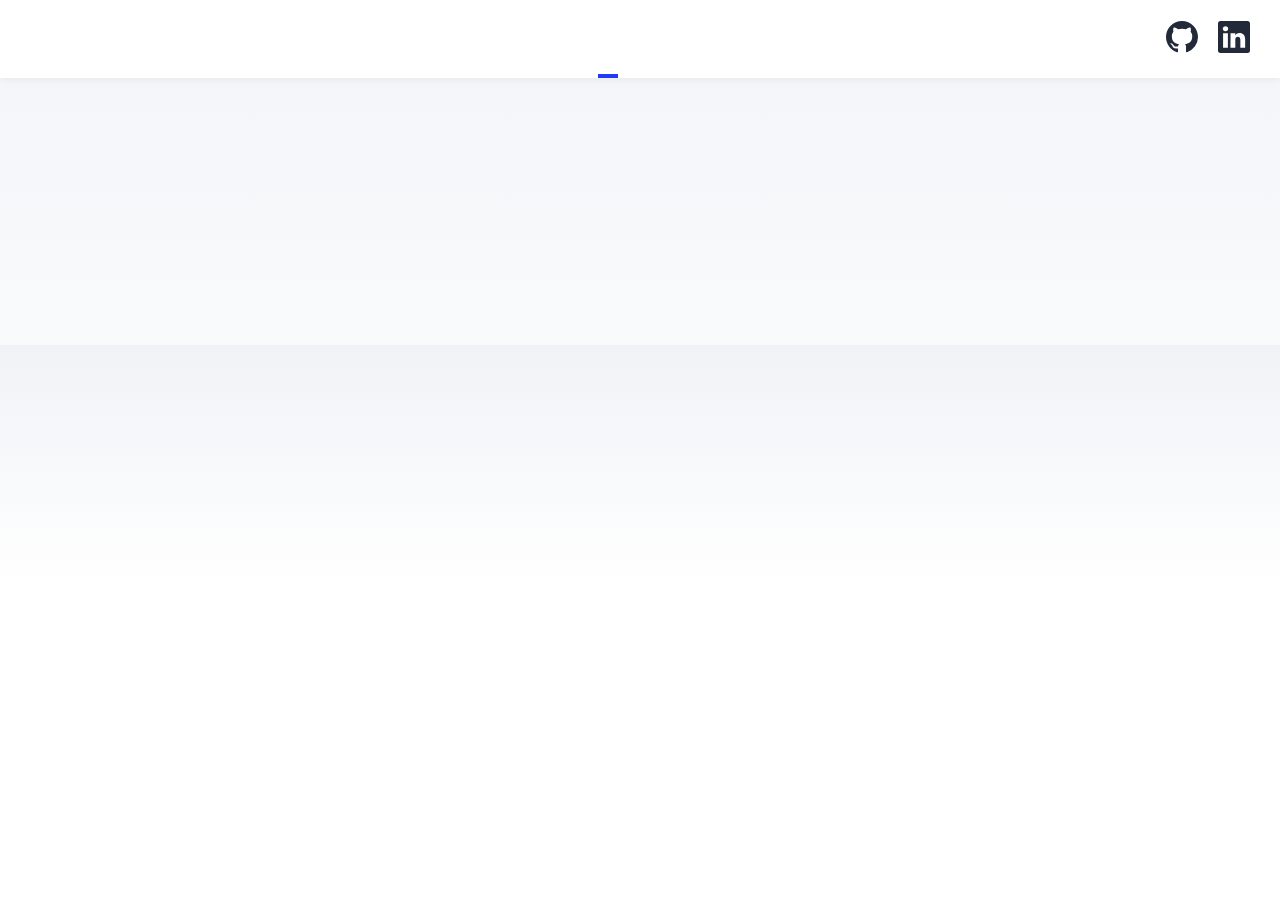
==== about/index.html @ 682ad493 "Publish d08c96e" ====
<!DOCTYPE html><html lang="en"><head><!-- Global Metadata --><meta charset="utf-8"><meta name="viewport" content="width=device-width,initial-scale=1"><link rel="icon" type="image/svg+xml" href="/favicon.svg"><link rel="icon" href="/favicon.ico"><link rel="sitemap" href="/sitemap-index.xml"><meta name="generator" content="Astro v7.3.3"><style>@font-face{font-family:Atkinson-c7f4c4e8b285552f;src:url("/_astro/fonts/89758defcfa85239.woff") format("woff");font-display:swap;font-weight:400;font-style:normal;}@font-face{font-family:Atkinson-c7f4c4e8b285552f;src:url("/_astro/fonts/14aa8dd5744dd4bc.woff") format("woff");font-display:swap;font-weight:700;font-style:normal;}@font-face{font-family:"Atkinson-c7f4c4e8b285552f fallback: Arial";src:local("Arial");font-display:swap;font-weight:400;font-style:normal;size-adjust:99.3717%;ascent-override:80.1033%;descent-override:25.2587%;line-gap-override:0%;}@font-face{font-family:"Atkinson-c7f4c4e8b285552f fallback: Arial Bold";src:local("Arial Bold");font-display:swap;font-weight:700;font-style:normal;size-adjust:92.2954%;ascent-override:86.2448%;descent-override:27.1953%;line-gap-override:0%;}:root{--font-atkinson:Atkinson-c7f4c4e8b285552f,"Atkinson-c7f4c4e8b285552f fallback: Arial","Atkinson-c7f4c4e8b285552f fallback: Arial Bold",sans-serif;}</style><link rel="preload" href="/_astro/fonts/89758defcfa85239.woff" as="font" type="font/woff" crossorigin><link rel="preload" href="/_astro/fonts/14aa8dd5744dd4bc.woff" as="font" type="font/woff" crossorigin><!-- Canonical URL --><link rel="canonical" href="https://dylanwhawk.github.io/about/"><!-- Primary Meta Tags --><title>About | Dylan Hawk</title><meta name="description" content="I have experience building agentic pipelines that scale the creation of RL environments and evaluations for LLMs."><!-- Open Graph / Facebook --><meta property="og:type" content="website"><meta property="og:url" content="https://dylanwhawk.github.io/about/"><meta property="og:title" content="About | Dylan Hawk"><meta property="og:description" content="I have experience building agentic pipelines that scale the creation of RL environments and evaluations for LLMs."><!-- Twitter --><meta name="twitter:card" content="summary"><link rel="stylesheet" href="/_astro/Header.CnHgK9yK.css"></head><body><header data-astro-cid-nen7h5rs><nav data-astro-cid-nen7h5rs><h2 data-astro-cid-nen7h5rs><a href="/" data-astro-cid-nen7h5rs>Dylan Hawk</a></h2><div class="internal-links" data-astro-cid-nen7h5rs><a href="/" data-astro-cid-nen7h5rs="true" data-astro-cid-evkijfd6>Writing</a><a href="/about" class="active" data-astro-cid-nen7h5rs="true" data-astro-cid-evkijfd6>About</a></div><div class="social-links" data-astro-cid-nen7h5rs><a href="https://github.com/dylanwhawk" target="_blank" rel="noopener" data-astro-cid-nen7h5rs><span class="sr-only" data-astro-cid-nen7h5rs>GitHub</span><svg viewBox="0 0 16 16" aria-hidden="true" width="32" height="32" data-astro-cid-nen7h5rs><path fill="currentColor" d="M8 0C3.58 0 0 3.58 0 8c0 3.54 2.29 6.53 5.47 7.59.4.07.55-.17.55-.38 0-.19-.01-.82-.01-1.49-2.01.37-2.53-.49-2.69-.94-.09-.23-.48-.94-.82-1.13-.28-.15-.68-.52-.01-.53.63-.01 1.08.58 1.23.82.72 1.21 1.87.87 2.33.66.07-.52.28-.87.51-1.07-1.78-.2-3.64-.89-3.64-3.95 0-.87.31-1.59.82-2.15-.08-.2-.36-1.02.08-2.12 0 0 .67-.21 2.2.82.64-.18 1.32-.27 2-.27.68 0 1.36.09 2 .27 1.53-1.04 2.2-.82 2.2-.82.44 1.1.16 1.92.08 2.12.51.56.82 1.27.82 2.15 0 3.07-1.87 3.75-3.65 3.95.29.25.54.73.54 1.48 0 1.07-.01 1.93-.01 2.2 0 .21.15.46.55.38A8.012 8.012 0 0 0 16 8c0-4.42-3.58-8-8-8z" data-astro-cid-nen7h5rs></path></svg></a><a href="https://www.linkedin.com/in/dylanwhawk" target="_blank" rel="noopener" data-astro-cid-nen7h5rs><span class="sr-only" data-astro-cid-nen7h5rs>LinkedIn</span><svg viewBox="0 0 16 16" aria-hidden="true" width="32" height="32" data-astro-cid-nen7h5rs><path fill="currentColor" d="M0 1.146C0 .513.526 0 1.175 0h13.65C15.474 0 16 .513 16 1.146v13.708c0 .633-.526 1.146-1.175 1.146H1.175C.526 16 0 15.487 0 14.854V1.146zm4.943 12.248V6.169H2.542v7.225h2.401zm-1.2-8.212c.837 0 1.358-.554 1.358-1.248-.015-.709-.52-1.248-1.342-1.248-.822 0-1.359.54-1.359 1.248 0 .694.521 1.248 1.327 1.248h.016zm4.908 8.212V9.359c0-.216.016-.432.08-.586.173-.431.568-.878 1.232-.878.869 0 1.216.662 1.216 1.634v3.865h2.401V9.25c0-2.22-1.184-3.252-2.764-3.252-1.274 0-1.845.7-2.165 1.193v.025h-.016a5.54 5.54 0 0 1 .016-.025V6.169h-2.4c.03.678 0 7.225 0 7.225h2.4z" data-astro-cid-nen7h5rs></path></svg></a></div></nav></header><main><h1>About</h1><p>I have experience building agentic pipelines that scale the creation of RL environments and evaluations for LLMs. I'm now working on ways to measure and improve the quality of LLM training data, especially RL environments. I think that both studying how data shapes the learning signal, and improving the pipelines that produce it, can do a lot for model alignment. Most of what I write here comes out of that work, and I'd like to hear from you if it overlaps with yours.</p></main><footer data-astro-cid-jo6i4kqk>&copy; 2026 Dylan Hawk.<div class="links" data-astro-cid-jo6i4kqk><a href="https://github.com/dylanwhawk" target="_blank" rel="noopener" data-astro-cid-jo6i4kqk>GitHub</a><a href="https://www.linkedin.com/in/dylanwhawk" target="_blank" rel="noopener" data-astro-cid-jo6i4kqk>LinkedIn</a></div></footer></body></html>
---- _astro/Header.CnHgK9yK.css ----
:root{--accent:#2337ff;--accent-dark:#000d8a;--black:15, 18, 25;--gray:96, 115, 159;--gray-light:229, 233, 240;--gray-dark:34, 41, 57;--gray-gradient:rgba(var(--gray-light), 50%), #fff;--box-shadow:0 2px 6px rgba(var(--gray), 25%), 0 8px 24px rgba(var(--gray), 33%), 0 16px 32px rgba(var(--gray), 33%)}body{font-family:var(--font-atkinson);text-align:left;background:linear-gradient(var(--gray-gradient)) no-repeat;word-wrap:break-word;overflow-wrap:break-word;color:rgb(var(--gray-dark));background-size:100% 600px;margin:0;padding:0;font-size:20px;line-height:1.7}main{width:720px;max-width:calc(100% - 2em);margin:auto;padding:3em 1em}h1,h2,h3,h4,h5,h6{color:rgb(var(--black));overflow-wrap:normal;text-wrap:balance;margin:0 0 .5rem;line-height:1.2}h1{font-size:clamp(1.9rem,7vw,3.052em)}h2{font-size:clamp(1.5rem,5.5vw,2.441em)}h3{font-size:clamp(1.3rem,4.5vw,1.953em)}h4{font-size:1.563em}h5{font-size:1.25em}strong,b{font-weight:700}a,a:hover{color:var(--accent)}p{margin-bottom:1em}.prose p{margin-bottom:1.25em}textarea{width:100%;font-size:16px}input{font-size:16px}table{width:100%}img{border-radius:8px;max-width:100%;height:auto}code{background-color:rgb(var(--gray-light));border-radius:2px;padding:2px 5px}pre{border-radius:8px;padding:1.5em}pre>code{all:unset}blockquote{border-left:4px solid var(--accent);margin:0;padding:0 0 0 20px;font-size:1.333em}hr{border:none;border-top:1px solid rgb(var(--gray-light))}@media (width<=720px){body{font-size:16.5px;line-height:1.45}main{padding:1em}.prose p{margin-bottom:1em}}.sr-only{clip:rect(1px 1px 1px 1px);clip:rect(1px, 1px, 1px, 1px);clip-path:inset(50%);white-space:nowrap;border:0;width:1px;height:1px;margin:0;padding:0;overflow:hidden;position:absolute!important}.prose details{border:1px solid rgb(var(--gray-light));border-radius:8px;margin:1.5em 0;padding:0 1em}.prose details>summary{cursor:pointer;padding:.5em 0;list-style-position:outside}.prose details>summary h2{margin:0;font-size:1.25em;display:inline}.prose details[open]>summary{border-bottom:1px solid rgb(var(--gray-light));margin-bottom:1em}.prose sup a[data-footnote-ref]{padding:0 .15em;scroll-margin-top:2em;text-decoration:none}.prose .footnotes{border-top:1px solid rgb(var(--gray-light));margin-top:3em;padding-top:1em;font-size:.9em}.prose .footnotes ol{padding-left:1.5em}.prose .footnotes li{margin-bottom:.75em;scroll-margin-top:2em}.prose .footnotes li p{font-size:inherit;margin:0 0 .5em}.prose .footnotes .sr-only{clip:rect(0, 0, 0, 0);width:1px;height:1px;position:absolute;overflow:hidden}.prose a[data-footnote-backref]{margin-left:.25em;text-decoration:none}.prose img{margin:1.5em auto;display:block}.prose blockquote{color:rgb(var(--gray-dark));margin:1.5em 0;font-size:1em}footer[data-astro-cid-jo6i4kqk]{background:linear-gradient(var(--gray-gradient)) no-repeat;color:rgb(var(--gray));text-align:center;padding:2em 1em 6em}.links[data-astro-cid-jo6i4kqk]{justify-content:center;gap:1.5em;margin-top:1em;display:flex}.links[data-astro-cid-jo6i4kqk] a[data-astro-cid-jo6i4kqk]{color:rgb(var(--gray))}.links[data-astro-cid-jo6i4kqk] a[data-astro-cid-jo6i4kqk]:hover{color:rgb(var(--gray-dark))}a[data-astro-cid-evkijfd6]{text-decoration:none;display:inline-block}a[data-astro-cid-evkijfd6].active{font-weight:bolder;text-decoration:underline}header[data-astro-cid-nen7h5rs]{box-shadow:0 2px 8px rgba(var(--black), 5%);background:#fff;margin:0;padding:0 1em}h2[data-astro-cid-nen7h5rs]{margin:0;font-size:1em}h2[data-astro-cid-nen7h5rs] a[data-astro-cid-nen7h5rs],h2[data-astro-cid-nen7h5rs] a[data-astro-cid-nen7h5rs].active{text-decoration:none}nav[data-astro-cid-nen7h5rs]{justify-content:space-between;align-items:center;display:flex}nav[data-astro-cid-nen7h5rs] a[data-astro-cid-nen7h5rs]{color:var(--black);border-bottom:4px solid #0000;padding:1em .5em;text-decoration:none}nav[data-astro-cid-nen7h5rs] a[data-astro-cid-nen7h5rs].active{border-bottom-color:var(--accent);text-decoration:none}.social-links[data-astro-cid-nen7h5rs],.social-links[data-astro-cid-nen7h5rs] a[data-astro-cid-nen7h5rs]{display:flex}@media (width<=720px){.social-links[data-astro-cid-nen7h5rs]{display:none}}
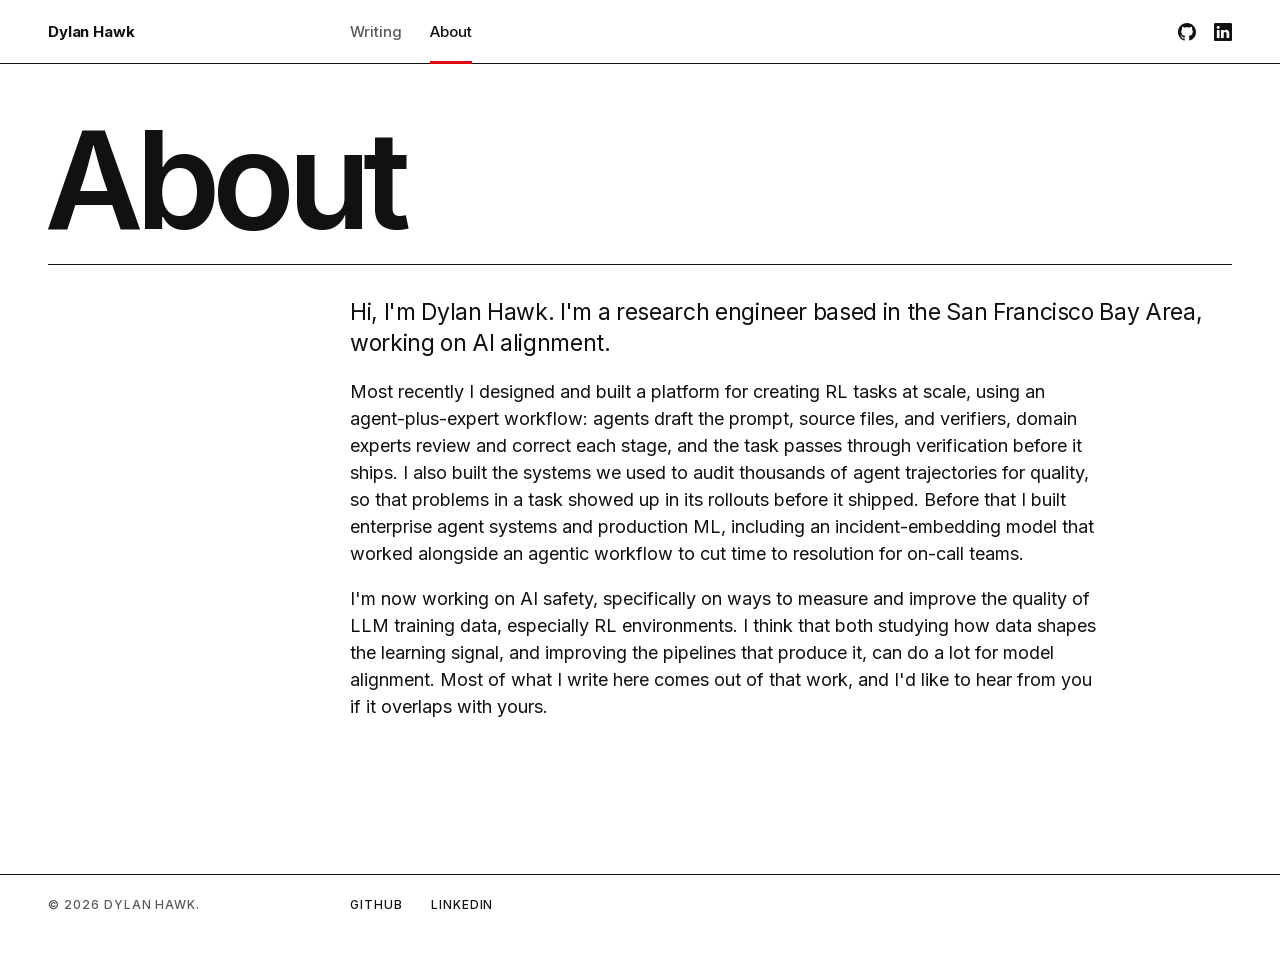
==== commit debc7bca: "Publish ee00e77" ====
--- a/about/index.html
+++ b/about/index.html
@@ -1 +1,2 @@
-<!DOCTYPE html><html lang="en"><head><!-- Global Metadata --><meta charset="utf-8"><meta name="viewport" content="width=device-width,initial-scale=1"><link rel="icon" type="image/svg+xml" href="/favicon.svg"><link rel="icon" href="/favicon.ico"><link rel="sitemap" href="/sitemap-index.xml"><meta name="generator" content="Astro v7.3.3"><style>@font-face{font-family:Atkinson-c7f4c4e8b285552f;src:url("/_astro/fonts/89758defcfa85239.woff") format("woff");font-display:swap;font-weight:400;font-style:normal;}@font-face{font-family:Atkinson-c7f4c4e8b285552f;src:url("/_astro/fonts/14aa8dd5744dd4bc.woff") format("woff");font-display:swap;font-weight:700;font-style:normal;}@font-face{font-family:"Atkinson-c7f4c4e8b285552f fallback: Arial";src:local("Arial");font-display:swap;font-weight:400;font-style:normal;size-adjust:99.3717%;ascent-override:80.1033%;descent-override:25.2587%;line-gap-override:0%;}@font-face{font-family:"Atkinson-c7f4c4e8b285552f fallback: Arial Bold";src:local("Arial Bold");font-display:swap;font-weight:700;font-style:normal;size-adjust:92.2954%;ascent-override:86.2448%;descent-override:27.1953%;line-gap-override:0%;}:root{--font-atkinson:Atkinson-c7f4c4e8b285552f,"Atkinson-c7f4c4e8b285552f fallback: Arial","Atkinson-c7f4c4e8b285552f fallback: Arial Bold",sans-serif;}</style><link rel="preload" href="/_astro/fonts/89758defcfa85239.woff" as="font" type="font/woff" crossorigin><link rel="preload" href="/_astro/fonts/14aa8dd5744dd4bc.woff" as="font" type="font/woff" crossorigin><!-- Canonical URL --><link rel="canonical" href="https://dylanwhawk.github.io/about/"><!-- Primary Meta Tags --><title>About | Dylan Hawk</title><meta name="description" content="I have experience building agentic pipelines that scale the creation of RL environments and evaluations for LLMs."><!-- Open Graph / Facebook --><meta property="og:type" content="website"><meta property="og:url" content="https://dylanwhawk.github.io/about/"><meta property="og:title" content="About | Dylan Hawk"><meta property="og:description" content="I have experience building agentic pipelines that scale the creation of RL environments and evaluations for LLMs."><!-- Twitter --><meta name="twitter:card" content="summary"><link rel="stylesheet" href="/_astro/Header.CnHgK9yK.css"></head><body><header data-astro-cid-nen7h5rs><nav data-astro-cid-nen7h5rs><h2 data-astro-cid-nen7h5rs><a href="/" data-astro-cid-nen7h5rs>Dylan Hawk</a></h2><div class="internal-links" data-astro-cid-nen7h5rs><a href="/" data-astro-cid-nen7h5rs="true" data-astro-cid-evkijfd6>Writing</a><a href="/about" class="active" data-astro-cid-nen7h5rs="true" data-astro-cid-evkijfd6>About</a></div><div class="social-links" data-astro-cid-nen7h5rs><a href="https://github.com/dylanwhawk" target="_blank" rel="noopener" data-astro-cid-nen7h5rs><span class="sr-only" data-astro-cid-nen7h5rs>GitHub</span><svg viewBox="0 0 16 16" aria-hidden="true" width="32" height="32" data-astro-cid-nen7h5rs><path fill="currentColor" d="M8 0C3.58 0 0 3.58 0 8c0 3.54 2.29 6.53 5.47 7.59.4.07.55-.17.55-.38 0-.19-.01-.82-.01-1.49-2.01.37-2.53-.49-2.69-.94-.09-.23-.48-.94-.82-1.13-.28-.15-.68-.52-.01-.53.63-.01 1.08.58 1.23.82.72 1.21 1.87.87 2.33.66.07-.52.28-.87.51-1.07-1.78-.2-3.64-.89-3.64-3.95 0-.87.31-1.59.82-2.15-.08-.2-.36-1.02.08-2.12 0 0 .67-.21 2.2.82.64-.18 1.32-.27 2-.27.68 0 1.36.09 2 .27 1.53-1.04 2.2-.82 2.2-.82.44 1.1.16 1.92.08 2.12.51.56.82 1.27.82 2.15 0 3.07-1.87 3.75-3.65 3.95.29.25.54.73.54 1.48 0 1.07-.01 1.93-.01 2.2 0 .21.15.46.55.38A8.012 8.012 0 0 0 16 8c0-4.42-3.58-8-8-8z" data-astro-cid-nen7h5rs></path></svg></a><a href="https://www.linkedin.com/in/dylanwhawk" target="_blank" rel="noopener" data-astro-cid-nen7h5rs><span class="sr-only" data-astro-cid-nen7h5rs>LinkedIn</span><svg viewBox="0 0 16 16" aria-hidden="true" width="32" height="32" data-astro-cid-nen7h5rs><path fill="currentColor" d="M0 1.146C0 .513.526 0 1.175 0h13.65C15.474 0 16 .513 16 1.146v13.708c0 .633-.526 1.146-1.175 1.146H1.175C.526 16 0 15.487 0 14.854V1.146zm4.943 12.248V6.169H2.542v7.225h2.401zm-1.2-8.212c.837 0 1.358-.554 1.358-1.248-.015-.709-.52-1.248-1.342-1.248-.822 0-1.359.54-1.359 1.248 0 .694.521 1.248 1.327 1.248h.016zm4.908 8.212V9.359c0-.216.016-.432.08-.586.173-.431.568-.878 1.232-.878.869 0 1.216.662 1.216 1.634v3.865h2.401V9.25c0-2.22-1.184-3.252-2.764-3.252-1.274 0-1.845.7-2.165 1.193v.025h-.016a5.54 5.54 0 0 1 .016-.025V6.169h-2.4c.03.678 0 7.225 0 7.225h2.4z" data-astro-cid-nen7h5rs></path></svg></a></div></nav></header><main><h1>About</h1><p>I have experience building agentic pipelines that scale the creation of RL environments and evaluations for LLMs. I'm now working on ways to measure and improve the quality of LLM training data, especially RL environments. I think that both studying how data shapes the learning signal, and improving the pipelines that produce it, can do a lot for model alignment. Most of what I write here comes out of that work, and I'd like to hear from you if it overlaps with yours.</p></main><footer data-astro-cid-jo6i4kqk>&copy; 2026 Dylan Hawk.<div class="links" data-astro-cid-jo6i4kqk><a href="https://github.com/dylanwhawk" target="_blank" rel="noopener" data-astro-cid-jo6i4kqk>GitHub</a><a href="https://www.linkedin.com/in/dylanwhawk" target="_blank" rel="noopener" data-astro-cid-jo6i4kqk>LinkedIn</a></div></footer></body></html>+<!DOCTYPE html><html lang="en" data-astro-cid-ta2fbyqs><head><!-- Global Metadata --><meta charset="utf-8"><meta name="viewport" content="width=device-width,initial-scale=1"><link rel="icon" type="image/svg+xml" href="/favicon.svg"><link rel="icon" href="/favicon.ico"><link rel="sitemap" href="/sitemap-index.xml"><meta name="generator" content="Astro v7.3.3"><style>@font-face{font-family:Inter-41adfb437fc01569;src:url("/_astro/fonts/91753f8d8da3aeb7.woff2") format("woff2");font-display:swap;unicode-range:U+0000-00FF,U+0131,U+0152-0153,U+02BB-02BC,U+02C6,U+02DA,U+02DC,U+0304,U+0308,U+0329,U+2000-206F,U+20AC,U+2122,U+2191,U+2193,U+2212,U+2215,U+FEFF,U+FFFD;font-weight:400;font-style:italic;}@font-face{font-family:Inter-41adfb437fc01569;src:url("/_astro/fonts/91753f8d8da3aeb7.woff2") format("woff2");font-display:swap;unicode-range:U+0000-00FF,U+0131,U+0152-0153,U+02BB-02BC,U+02C6,U+02DA,U+02DC,U+0304,U+0308,U+0329,U+2000-206F,U+20AC,U+2122,U+2191,U+2193,U+2212,U+2215,U+FEFF,U+FFFD;font-weight:500;font-style:italic;}@font-face{font-family:Inter-41adfb437fc01569;src:url("/_astro/fonts/91753f8d8da3aeb7.woff2") format("woff2");font-display:swap;unicode-range:U+0000-00FF,U+0131,U+0152-0153,U+02BB-02BC,U+02C6,U+02DA,U+02DC,U+0304,U+0308,U+0329,U+2000-206F,U+20AC,U+2122,U+2191,U+2193,U+2212,U+2215,U+FEFF,U+FFFD;font-weight:600;font-style:italic;}@font-face{font-family:Inter-41adfb437fc01569;src:url("/_astro/fonts/91753f8d8da3aeb7.woff2") format("woff2");font-display:swap;unicode-range:U+0000-00FF,U+0131,U+0152-0153,U+02BB-02BC,U+02C6,U+02DA,U+02DC,U+0304,U+0308,U+0329,U+2000-206F,U+20AC,U+2122,U+2191,U+2193,U+2212,U+2215,U+FEFF,U+FFFD;font-weight:700;font-style:italic;}@font-face{font-family:Inter-41adfb437fc01569;src:url("/_astro/fonts/e868cdf4720e9ea5.woff2") format("woff2");font-display:swap;unicode-range:U+0000-00FF,U+0131,U+0152-0153,U+02BB-02BC,U+02C6,U+02DA,U+02DC,U+0304,U+0308,U+0329,U+2000-206F,U+20AC,U+2122,U+2191,U+2193,U+2212,U+2215,U+FEFF,U+FFFD;font-weight:400;font-style:normal;}@font-face{font-family:Inter-41adfb437fc01569;src:url("/_astro/fonts/e868cdf4720e9ea5.woff2") format("woff2");font-display:swap;unicode-range:U+0000-00FF,U+0131,U+0152-0153,U+02BB-02BC,U+02C6,U+02DA,U+02DC,U+0304,U+0308,U+0329,U+2000-206F,U+20AC,U+2122,U+2191,U+2193,U+2212,U+2215,U+FEFF,U+FFFD;font-weight:500;font-style:normal;}@font-face{font-family:Inter-41adfb437fc01569;src:url("/_astro/fonts/e868cdf4720e9ea5.woff2") format("woff2");font-display:swap;unicode-range:U+0000-00FF,U+0131,U+0152-0153,U+02BB-02BC,U+02C6,U+02DA,U+02DC,U+0304,U+0308,U+0329,U+2000-206F,U+20AC,U+2122,U+2191,U+2193,U+2212,U+2215,U+FEFF,U+FFFD;font-weight:600;font-style:normal;}@font-face{font-family:Inter-41adfb437fc01569;src:url("/_astro/fonts/e868cdf4720e9ea5.woff2") format("woff2");font-display:swap;unicode-range:U+0000-00FF,U+0131,U+0152-0153,U+02BB-02BC,U+02C6,U+02DA,U+02DC,U+0304,U+0308,U+0329,U+2000-206F,U+20AC,U+2122,U+2191,U+2193,U+2212,U+2215,U+FEFF,U+FFFD;font-weight:700;font-style:normal;}@font-face{font-family:"Inter-41adfb437fc01569 fallback: Arial";src:local("Arial");font-display:swap;font-weight:400;font-style:italic;size-adjust:107.7766%;ascent-override:89.885%;descent-override:22.3806%;line-gap-override:0%;}@font-face{font-family:"Inter-41adfb437fc01569 fallback: Arial";src:local("Arial");font-display:swap;font-weight:500;font-style:italic;size-adjust:107.7766%;ascent-override:89.885%;descent-override:22.3806%;line-gap-override:0%;}@font-face{font-family:"Inter-41adfb437fc01569 fallback: Arial";src:local("Arial");font-display:swap;font-weight:600;font-style:italic;size-adjust:107.7766%;ascent-override:89.885%;descent-override:22.3806%;line-gap-override:0%;}@font-face{font-family:"Inter-41adfb437fc01569 fallback: Arial Bold";src:local("Arial Bold");font-display:swap;font-weight:700;font-style:italic;size-adjust:100.1017%;ascent-override:96.7765%;descent-override:24.0966%;line-gap-override:0%;}@font-face{font-family:"Inter-41adfb437fc01569 fallback: Arial";src:local("Arial");font-display:swap;font-weight:400;font-style:normal;size-adjust:107.7766%;ascent-override:89.885%;descent-override:22.3806%;line-gap-override:0%;}@font-face{font-family:"Inter-41adfb437fc01569 fallback: Arial";src:local("Arial");font-display:swap;font-weight:500;font-style:normal;size-adjust:107.7766%;ascent-override:89.885%;descent-override:22.3806%;line-gap-override:0%;}@font-face{font-family:"Inter-41adfb437fc01569 fallback: Arial";src:local("Arial");font-display:swap;font-weight:600;font-style:normal;size-adjust:107.7766%;ascent-override:89.885%;descent-override:22.3806%;line-gap-override:0%;}@font-face{font-family:"Inter-41adfb437fc01569 fallback: Arial Bold";src:local("Arial Bold");font-display:swap;font-weight:700;font-style:normal;size-adjust:100.1017%;ascent-override:96.7765%;descent-override:24.0966%;line-gap-override:0%;}:root{--font-inter:Inter-41adfb437fc01569,"Inter-41adfb437fc01569 fallback: Arial","Inter-41adfb437fc01569 fallback: Arial Bold","Helvetica Neue",Arial,sans-serif;}</style><link rel="preload" href="/_astro/fonts/91753f8d8da3aeb7.woff2" as="font" type="font/woff2" crossorigin><link rel="preload" href="/_astro/fonts/e868cdf4720e9ea5.woff2" as="font" type="font/woff2" crossorigin><!-- Canonical URL --><link rel="canonical" href="https://dylanwhawk.github.io/about/"><!-- Primary Meta Tags --><title>About | Dylan Hawk</title><meta name="description" content="Research engineer in the San Francisco Bay Area working on AI alignment and the quality of LLM training data, especially RL environments."><!-- Open Graph / Facebook --><meta property="og:type" content="website"><meta property="og:url" content="https://dylanwhawk.github.io/about/"><meta property="og:title" content="About | Dylan Hawk"><meta property="og:description" content="Research engineer in the San Francisco Bay Area working on AI alignment and the quality of LLM training data, especially RL environments."><!-- Twitter --><meta name="twitter:card" content="summary"><link rel="stylesheet" href="/_astro/Header.2e4Gd3QN.css"><style>.page-head[data-astro-cid-ta2fbyqs]{padding-block:clamp(2rem,5vw,3.5rem) clamp(1rem,2vw,1.5rem)}.body[data-astro-cid-ta2fbyqs]{border-top:1px solid var(--ink);row-gap:1.1em;padding-top:clamp(1.5rem,2.5vw,2rem)}.body[data-astro-cid-ta2fbyqs] p[data-astro-cid-ta2fbyqs]{text-wrap:pretty;max-width:68ch;margin:0;font-size:1.125rem;line-height:1.5}.body[data-astro-cid-ta2fbyqs] .lede[data-astro-cid-ta2fbyqs]{letter-spacing:-.015em;font-size:clamp(1.25rem,1.8vw,1.5rem);line-height:1.35}
+</style></head><body data-astro-cid-ta2fbyqs><header data-astro-cid-nen7h5rs><nav class="wrap grid" data-astro-cid-nen7h5rs><h2 class="wordmark" data-astro-cid-nen7h5rs><a href="/" data-astro-cid-nen7h5rs>Dylan Hawk</a></h2><div class="internal-links" data-astro-cid-nen7h5rs><a href="/" data-astro-cid-nen7h5rs="true" data-astro-cid-evkijfd6>Writing</a><a href="/about" class="active" aria-current="page" data-astro-cid-nen7h5rs="true" data-astro-cid-evkijfd6>About</a></div><div class="social-links" data-astro-cid-nen7h5rs><a href="https://github.com/dylanwhawk" target="_blank" rel="noopener" data-astro-cid-nen7h5rs><span class="sr-only" data-astro-cid-nen7h5rs>GitHub</span><svg viewBox="0 0 16 16" aria-hidden="true" width="18" height="18" data-astro-cid-nen7h5rs><path fill="currentColor" d="M8 0C3.58 0 0 3.58 0 8c0 3.54 2.29 6.53 5.47 7.59.4.07.55-.17.55-.38 0-.19-.01-.82-.01-1.49-2.01.37-2.53-.49-2.69-.94-.09-.23-.48-.94-.82-1.13-.28-.15-.68-.52-.01-.53.63-.01 1.08.58 1.23.82.72 1.21 1.87.87 2.33.66.07-.52.28-.87.51-1.07-1.78-.2-3.64-.89-3.64-3.95 0-.87.31-1.59.82-2.15-.08-.2-.36-1.02.08-2.12 0 0 .67-.21 2.2.82.64-.18 1.32-.27 2-.27.68 0 1.36.09 2 .27 1.53-1.04 2.2-.82 2.2-.82.44 1.1.16 1.92.08 2.12.51.56.82 1.27.82 2.15 0 3.07-1.87 3.75-3.65 3.95.29.25.54.73.54 1.48 0 1.07-.01 1.93-.01 2.2 0 .21.15.46.55.38A8.012 8.012 0 0 0 16 8c0-4.42-3.58-8-8-8z" data-astro-cid-nen7h5rs></path></svg></a><a href="https://www.linkedin.com/in/dylanwhawk" target="_blank" rel="noopener" data-astro-cid-nen7h5rs><span class="sr-only" data-astro-cid-nen7h5rs>LinkedIn</span><svg viewBox="0 0 16 16" aria-hidden="true" width="18" height="18" data-astro-cid-nen7h5rs><path fill="currentColor" d="M0 1.146C0 .513.526 0 1.175 0h13.65C15.474 0 16 .513 16 1.146v13.708c0 .633-.526 1.146-1.175 1.146H1.175C.526 16 0 15.487 0 14.854V1.146zm4.943 12.248V6.169H2.542v7.225h2.401zm-1.2-8.212c.837 0 1.358-.554 1.358-1.248-.015-.709-.52-1.248-1.342-1.248-.822 0-1.359.54-1.359 1.248 0 .694.521 1.248 1.327 1.248h.016zm4.908 8.212V9.359c0-.216.016-.432.08-.586.173-.431.568-.878 1.232-.878.869 0 1.216.662 1.216 1.634v3.865h2.401V9.25c0-2.22-1.184-3.252-2.764-3.252-1.274 0-1.845.7-2.165 1.193v.025h-.016a5.54 5.54 0 0 1 .016-.025V6.169h-2.4c.03.678 0 7.225 0 7.225h2.4z" data-astro-cid-nen7h5rs></path></svg></a></div></nav></header><main class="wrap" data-astro-cid-ta2fbyqs><div class="page-head grid" data-astro-cid-ta2fbyqs><h1 class="display col-full" data-astro-cid-ta2fbyqs>About</h1></div><div class="body grid" data-astro-cid-ta2fbyqs><p class="col-wide lede" data-astro-cid-ta2fbyqs>Hi, I'm Dylan Hawk. I'm a research engineer based in the San Francisco Bay Area, working on AI alignment.</p><p class="col-wide" data-astro-cid-ta2fbyqs>Most recently I designed and built a platform for creating RL tasks at scale, using an agent-plus-expert workflow: agents draft the prompt, source files, and verifiers, domain experts review and correct each stage, and the task passes through verification before it ships. I also built the systems we used to audit thousands of agent trajectories for quality, so that problems in a task showed up in its rollouts before it shipped. Before that I built enterprise agent systems and production ML, including an incident-embedding model that worked alongside an agentic workflow to cut time to resolution for on-call teams.</p><p class="col-wide" data-astro-cid-ta2fbyqs>I'm now working on AI safety, specifically on ways to measure and improve the quality of LLM training data, especially RL environments. I think that both studying how data shapes the learning signal, and improving the pipelines that produce it, can do a lot for model alignment. Most of what I write here comes out of that work, and I'd like to hear from you if it overlaps with yours.</p></div></main><footer data-astro-cid-jo6i4kqk><div class="wrap grid" data-astro-cid-jo6i4kqk><p class="copy" data-astro-cid-jo6i4kqk>&copy; 2026 Dylan Hawk.</p><div class="links" data-astro-cid-jo6i4kqk><a href="https://github.com/dylanwhawk" target="_blank" rel="noopener" data-astro-cid-jo6i4kqk>GitHub</a><a href="https://www.linkedin.com/in/dylanwhawk" target="_blank" rel="noopener" data-astro-cid-jo6i4kqk>LinkedIn</a></div></div></footer></body></html>
--- a/_astro/Header.2e4Gd3QN.css
+++ b/_astro/Header.2e4Gd3QN.css
@@ -0,0 +1 @@
+:root{--paper:#fff;--ink:#111;--ink-2:#5a5a5a;--ink-3:#8a8a8a;--hair:#dcdcdc;--tint:#f4f4f2;--accent:#e30613;--font-sans:var(--font-inter), "Helvetica Neue", Arial, sans-serif;--font-mono:ui-monospace, "SF Mono", Menlo, Consolas, monospace;--max:1280px;--margin:clamp(20px, 4vw, 48px);--gutter:clamp(16px, 2vw, 24px)}*,:before,:after{box-sizing:border-box}html{-webkit-text-size-adjust:100%;text-size-adjust:100%}body{background:var(--paper);color:var(--ink);font-family:var(--font-sans);-webkit-font-smoothing:antialiased;-moz-osx-font-smoothing:grayscale;text-rendering:optimizelegibility;overflow-wrap:break-word;margin:0;padding:0;font-size:17px;line-height:1.55}::selection{background:var(--ink);color:var(--paper)}.wrap{width:100%;max-width:var(--max);padding-inline:var(--margin);margin-inline:auto}.grid{column-gap:var(--gutter);grid-template-columns:repeat(12,minmax(0,1fr));display:grid}.col-full{grid-column:1/-1}.col-meta{grid-column:1/4}.col-main{grid-column:4/11}.col-wide{grid-column:4/-1}@media (width<=760px){.grid{grid-template-columns:minmax(0,1fr)}.col-full,.col-meta,.col-main,.col-wide{grid-column:1/-1}}h1,h2,h3,h4,h5,h6{color:var(--ink);letter-spacing:-.015em;overflow-wrap:normal;text-wrap:balance;margin:0;font-weight:600;line-height:1.15}.display{letter-spacing:-.055em;margin:0;margin-left:-.02em;font-size:clamp(3.25rem,11vw,8.5rem);font-weight:600;line-height:.88}.label{letter-spacing:.08em;text-transform:uppercase;color:var(--ink-2);font-variant-numeric:tabular-nums;margin:0;font-size:12px;font-weight:500;line-height:1.4}p{margin:0 0 1em}strong,b{font-weight:600}a{color:inherit}a:hover{color:var(--accent)}:focus-visible{outline:2px solid var(--accent);outline-offset:2px}img{max-width:100%;height:auto}hr{border:none;border-top:1px solid var(--ink);margin:3rem 0}table{border-collapse:collapse;width:100%}textarea,input{font:inherit;font-size:16px}code{font-family:var(--font-mono);background:var(--tint);padding:.1em .3em;font-size:.86em}pre{background:var(--tint);border-top:1px solid var(--ink);margin:2rem 0;padding:1.25rem 1.5rem;font-size:.85em;line-height:1.6;overflow-x:auto}pre>code{all:unset;font-family:var(--font-mono)}.sr-only{clip:rect(1px, 1px, 1px, 1px);clip-path:inset(50%);white-space:nowrap;border:0;width:1px;height:1px;margin:0;padding:0;overflow:hidden;position:absolute!important}.prose{--h2-size:clamp(1.75rem, 3.2vw, 2.4rem);font-size:18px;line-height:1.62}.prose>:first-child{margin-top:0}.prose p{margin:0 0 1.2em}.prose a{text-underline-offset:.2em;text-decoration:underline 1px;text-decoration-color:var(--ink-3);transition:color .12s,text-decoration-color .12s}.prose a:hover{color:var(--accent);text-decoration-color:var(--accent)}.prose>h2{font-size:var(--h2-size);letter-spacing:-.03em;margin:4.5rem 0 1.5rem;line-height:1.05}.prose>h2,.prose h3,.prose h4{scroll-margin-top:1.5rem}.prose h3{letter-spacing:-.025em;margin:3.5rem 0 1rem;font-size:1.6rem;line-height:1.15}.prose h4{letter-spacing:-.01em;margin:2.75rem 0 .6rem;font-size:1.125rem}.prose h5,.prose h6{margin:2rem 0 .5rem;font-size:1rem}.prose ul,.prose ol{margin:0 0 1.2em;padding-left:1.4em}.prose li{margin-bottom:.35em;padding-left:.2em}.prose ul>li::marker{content:"–  ";color:var(--ink-2)}.prose ol>li::marker{font-variant-numeric:tabular-nums;color:var(--ink-2)}.prose blockquote{border-left:2px solid var(--ink);color:var(--ink);margin:2rem 0;padding:.1rem 0 .1rem 1.25rem;font-size:1em}.prose blockquote>:last-child{margin-bottom:0}.prose img{width:100%;margin:2.5rem 0;display:block}.prose table{margin:2rem 0;font-size:.9em}.prose th,.prose td{border-bottom:1px solid var(--hair);text-align:left;vertical-align:top;padding:.6em .75em .6em 0}.prose th{border-bottom-color:var(--ink);font-weight:600}.prose details{border-top:1px solid var(--ink);border-bottom:1px solid var(--ink);margin:2.5rem 0}.prose details+details{border-top:none;margin-top:-2.5rem}.prose details>summary{cursor:pointer;justify-content:space-between;align-items:baseline;gap:1rem;padding:1.1rem 0;list-style:none;display:flex}.prose details>summary::-webkit-details-marker{display:none}.prose details>summary:after{content:"+";flex:none;font-size:1.6rem;font-weight:300;line-height:1}.prose details[open]>summary:after{content:"−"}.prose details>summary:hover,.prose details>summary:hover h2{color:var(--accent)}.prose details>summary h2{letter-spacing:-.02em;margin:0;font-size:1.3rem;line-height:1.25;transition:color .12s;display:inline}.prose details[open]>summary{border-bottom:1px solid var(--hair);margin-bottom:1.5rem}.prose details[open]{padding-bottom:.75rem}.prose sup{font-variant-numeric:tabular-nums;font-size:.68em;font-weight:600;line-height:0}.prose sup a[data-footnote-ref]{color:var(--accent);padding:0 .1em;scroll-margin-top:2em;text-decoration:none}.prose sup a[data-footnote-ref]:hover{text-decoration:underline}.prose .footnotes{border-top:1px solid var(--ink);color:var(--ink-2);margin-top:5rem;padding-top:1.25rem;font-size:14.5px;line-height:1.55;position:relative}.prose .footnotes>h2.sr-only{clip:auto;clip-path:none;letter-spacing:.08em;text-transform:uppercase;width:auto;height:auto;color:var(--ink-2);margin:0 0 1rem;padding:0;font-size:12px;font-weight:500;line-height:1.4;overflow:visible;position:static!important}.prose .footnotes ol{margin:0;padding-left:2em}.prose .footnotes li{margin-bottom:.9em;padding-left:.25em;scroll-margin-top:2em}.prose .footnotes li::marker{color:var(--ink);font-weight:600}.prose .footnotes li p{font-size:inherit;margin:0 0 .5em}.prose .footnotes li:target{color:var(--ink)}.prose a[data-footnote-backref]{color:var(--ink-3);margin-left:.25em;text-decoration:none}@media (width<=760px){body{font-size:16px}.prose{font-size:17px;line-height:1.6}.prose>h2{margin-top:3.5rem}.prose blockquote{padding-left:1rem}.prose details>summary h2{font-size:1.15rem}.prose h3{font-size:1.4rem}}footer[data-astro-cid-jo6i4kqk]{border-top:1px solid var(--ink);letter-spacing:.08em;text-transform:uppercase;margin-top:clamp(6rem,12vw,10rem);font-size:12px;font-weight:500;line-height:1.4}.grid[data-astro-cid-jo6i4kqk]{row-gap:10px;padding-block:22px 56px}.copy[data-astro-cid-jo6i4kqk]{color:var(--ink-2);grid-column:1/4;margin:0}.links[data-astro-cid-jo6i4kqk]{grid-column:4/-1;gap:28px;display:flex}.links[data-astro-cid-jo6i4kqk] a[data-astro-cid-jo6i4kqk]{color:var(--ink);text-decoration:none;transition:color .12s}.links[data-astro-cid-jo6i4kqk] a[data-astro-cid-jo6i4kqk]:hover{color:var(--accent)}@media (width<=760px){.copy[data-astro-cid-jo6i4kqk],.links[data-astro-cid-jo6i4kqk]{grid-column:1/-1}.links[data-astro-cid-jo6i4kqk]{order:-1}}a[data-astro-cid-evkijfd6]{height:100%;color:var(--ink-2);align-items:center;font-weight:500;text-decoration:none;transition:color .12s;display:flex;position:relative}a[data-astro-cid-evkijfd6]:hover{color:var(--accent)}a[data-astro-cid-evkijfd6].active{color:var(--ink)}a[data-astro-cid-evkijfd6].active:after{content:"";background:var(--accent);height:3px;position:absolute;bottom:-1px;left:0;right:0}header[data-astro-cid-nen7h5rs]{border-bottom:1px solid var(--ink);background:var(--paper)}nav[data-astro-cid-nen7h5rs]{align-items:stretch;font-size:15px;line-height:1}.wordmark[data-astro-cid-nen7h5rs],.internal-links[data-astro-cid-nen7h5rs],.social-links[data-astro-cid-nen7h5rs]{align-items:center;display:flex}.wordmark[data-astro-cid-nen7h5rs]{letter-spacing:-.01em;grid-column:1/4;margin:0;font-size:15px;font-weight:700;line-height:1}.wordmark[data-astro-cid-nen7h5rs] a[data-astro-cid-nen7h5rs]{color:var(--ink);padding:24px 0;text-decoration:none}.wordmark[data-astro-cid-nen7h5rs] a[data-astro-cid-nen7h5rs]:hover{color:var(--accent)}.internal-links[data-astro-cid-nen7h5rs]{grid-column:4/10;gap:28px}.social-links[data-astro-cid-nen7h5rs]{grid-column:10/-1;justify-content:flex-end;gap:18px}.social-links[data-astro-cid-nen7h5rs] a[data-astro-cid-nen7h5rs]{color:var(--ink);padding:4px 0;transition:color .12s;display:flex}.social-links[data-astro-cid-nen7h5rs] a[data-astro-cid-nen7h5rs]:hover{color:var(--accent)}@media (width<=760px){nav[data-astro-cid-nen7h5rs]{gap:22px;display:flex}.wordmark[data-astro-cid-nen7h5rs]{flex:1}.wordmark[data-astro-cid-nen7h5rs] a[data-astro-cid-nen7h5rs]{padding:20px 0}.internal-links[data-astro-cid-nen7h5rs]{gap:20px}.social-links[data-astro-cid-nen7h5rs]{gap:14px}}
